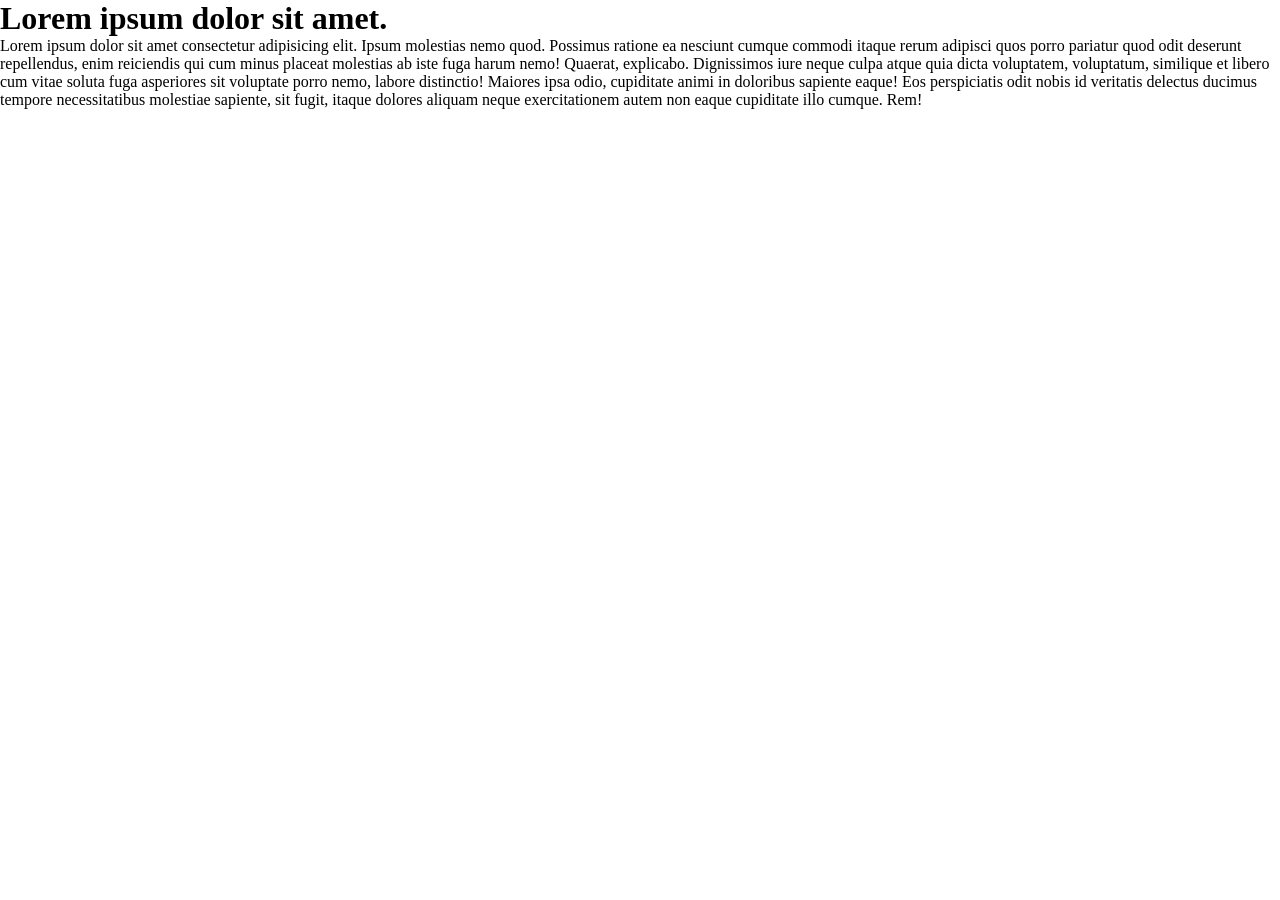
==== index.html @ 440be6c8 "Project Setup" ====
<!DOCTYPE html>
<html lang="en">
<head>
    <meta charset="UTF-8">
    <meta name="viewport" content="width=device-width, initial-scale=1.0">
    <title>Mythos</title>
    <link rel="stylesheet" href="index.css">
</head>
<body>
    <h1>Lorem ipsum dolor sit amet.</h1>
    <p>Lorem ipsum dolor sit amet consectetur adipisicing elit. Ipsum molestias nemo quod. Possimus ratione ea nesciunt cumque commodi itaque rerum adipisci quos porro pariatur quod odit deserunt repellendus, enim reiciendis qui cum minus placeat molestias ab iste fuga harum nemo! Quaerat, explicabo. Dignissimos iure neque culpa atque quia dicta voluptatem, voluptatum, similique et libero cum vitae soluta fuga asperiores sit voluptate porro nemo, labore distinctio! Maiores ipsa odio, cupiditate animi in doloribus sapiente eaque! Eos perspiciatis odit nobis id veritatis delectus ducimus tempore necessitatibus molestiae sapiente, sit fugit, itaque dolores aliquam neque exercitationem autem non eaque cupiditate illo cumque. Rem!</p>
    
    <script src="index.js"></script>
</body>
</html>
---- index.css ----
*, *::before, *::after {
    box-sizing: border-box;
}

*{
    margin: 0;
}

a{
    text-decoration: none;
}   

img, picture,svg{
    display: block;
    max-width: 100%;
}
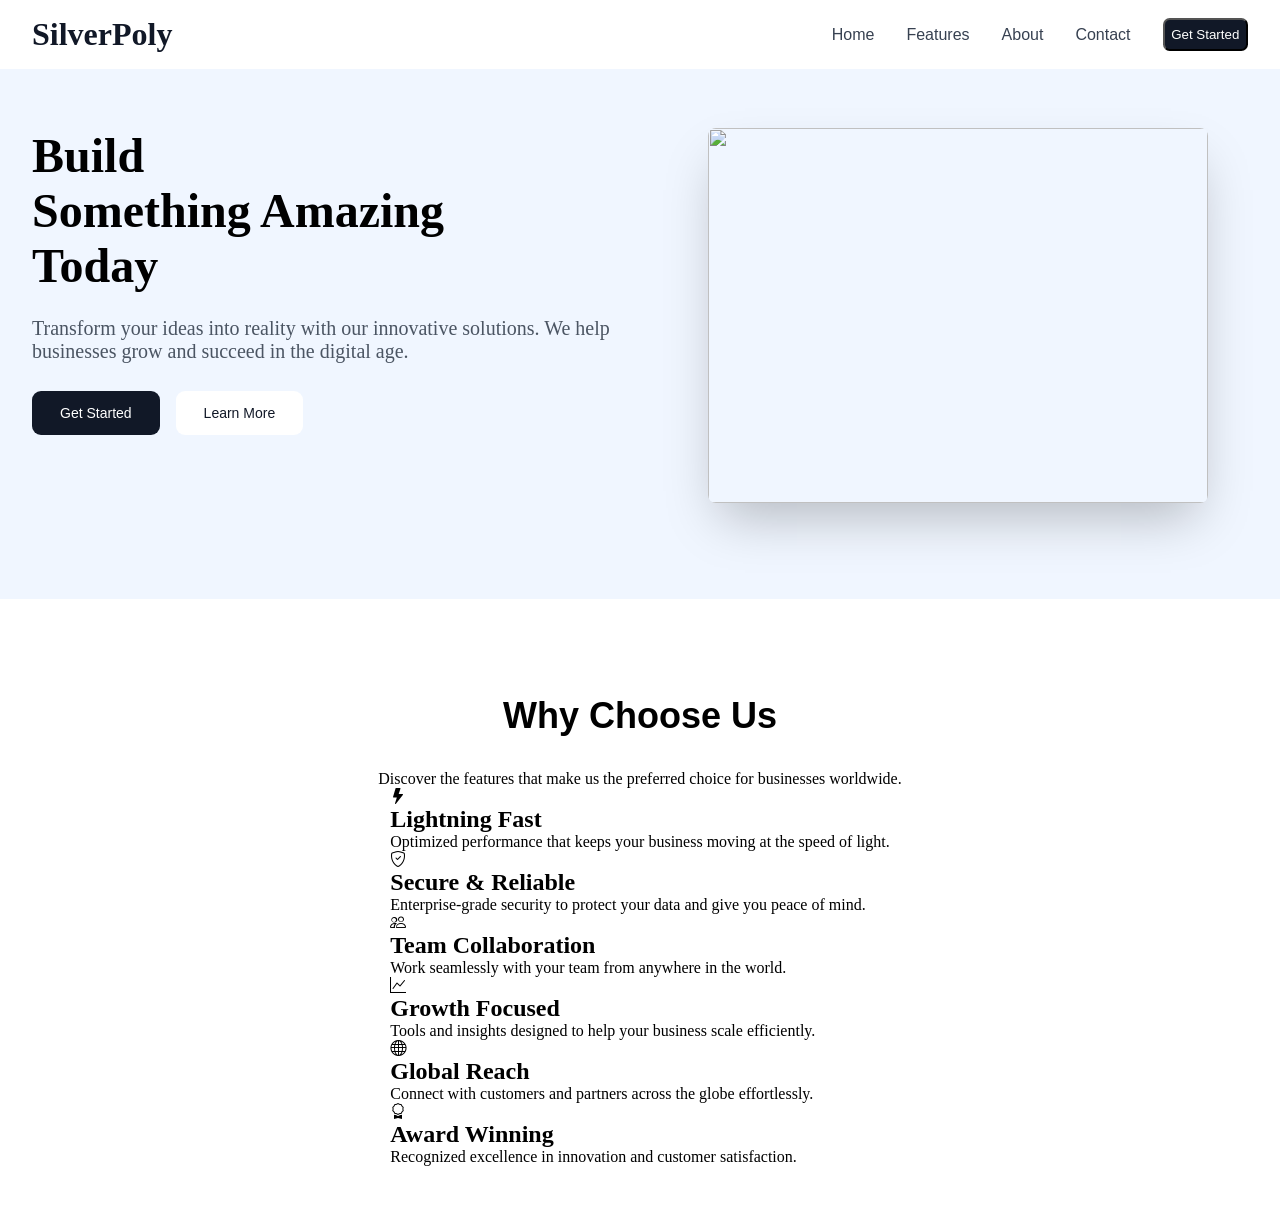
==== commit 11136801: "Add files via upload" ====
--- a/index.html
+++ b/index.html
@@ -1,15 +1,133 @@
-<!DOCTYPE html>
-<html lang="en">
-<head>
-    <meta charset="UTF-8">
-    <meta name="viewport" content="width=device-width, initial-scale=1.0">
-    <title>Mythos</title>
-    <link rel="stylesheet" href="index.css">
-</head>
-<body>
-    <h1>Lorem ipsum dolor sit amet.</h1>
-    <p>Lorem ipsum dolor sit amet consectetur adipisicing elit. Ipsum molestias nemo quod. Possimus ratione ea nesciunt cumque commodi itaque rerum adipisci quos porro pariatur quod odit deserunt repellendus, enim reiciendis qui cum minus placeat molestias ab iste fuga harum nemo! Quaerat, explicabo. Dignissimos iure neque culpa atque quia dicta voluptatem, voluptatum, similique et libero cum vitae soluta fuga asperiores sit voluptate porro nemo, labore distinctio! Maiores ipsa odio, cupiditate animi in doloribus sapiente eaque! Eos perspiciatis odit nobis id veritatis delectus ducimus tempore necessitatibus molestiae sapiente, sit fugit, itaque dolores aliquam neque exercitationem autem non eaque cupiditate illo cumque. Rem!</p>
-    
-    <script src="index.js"></script>
-</body>
-</html>+<!doctype html>
+<html lang="en">
+  <head>
+    <meta charset="UTF-8" />
+    <meta name="viewport" content="width=device-width, initial-scale=1.0" />
+    <title>Document</title>
+    <link rel="stylesheet" href="index.css" />
+  </head>
+  <body>
+    <div class="main-container">
+      <!-- navbar part -->
+      <div class="navbar">
+        <h1>SilverPoly</h1>
+
+        <div class="feature">
+          <a>Home</a>
+          <a>Features</a>
+          <a>About</a>
+          <a>Contact</a>
+          <button>Get Started</button>
+        </div>
+
+        <div class="hidden">
+          <i class="bi bi-list"></i>
+        </div>
+      </div>
+
+      <div class="main-content">
+        <div class="content-part">
+          <h1>
+            <span>Build</span>
+            <span> Something Amazing</span>
+            <span> Today</span>
+          </h1>
+
+          <p>
+            Transform your ideas into reality with our innovative solutions. We
+            help businesses grow and succeed in the digital age.
+          </p>
+
+          <div class="buttondiv">
+            <button class="btne">Get Started</button>
+            <button class="btnw">Learn More</button>
+          </div>
+        </div>
+
+        <div class="imagediv">
+          <img
+            src="https://images.unsplash.com/photo-1748346918817-0b1b6b2f9bab?crop=entropy&cs=tinysrgb&fit=max&fm=jpg&ixid=M3w3Nzg4Nzd8MHwxfHNlYXJjaHwxfHxtb2Rlcm4lMjBvZmZpY2UlMjB0ZWFtd29ya3xlbnwxfHx8fDE3NzQ2ODU0MTV8MA&ixlib=rb-4.1.0&q=80&w=1080"
+          />
+        </div>
+      </div>
+
+
+      
+      <!-- Why Choose Us -->
+      <div class="why-choiceu">
+        <h2 class="choose">Why Choose Us</h2>
+        <p>
+          Discover the features that make us the preferred choice for businesses
+          worldwide.
+        </p>
+
+        <div class="for-all-featu">
+          <div class="itfeature">
+            <div class="lighting-fast">
+              <i class="bi bi-lightning-fill"></i>
+            </div>
+            <h2>Lightning Fast</h2>
+            <div class="wordpart">
+              Optimized performance that keeps your business moving at the speed
+              of light.
+            </div>
+          </div>
+
+          <div class="itfeature">
+            <div class="lighting-fast">
+              <i class="bi bi-shield-check"></i>
+            </div>
+            <h2>Secure & Reliable</h2>
+            <div class="wordpart">
+              Enterprise-grade security to protect your data and give you peace
+              of mind.
+            </div>
+          </div>
+
+          <div class="itfeature">
+            <div class="lighting-fast">
+              <i class="bi bi-people"></i>
+            </div>
+            <h2>Team Collaboration</h2>
+            <div class="wordpart">
+              Work seamlessly with your team from anywhere in the world.
+            </div>
+          </div>
+
+          <div class="itfeature">
+            <div class="lighting-fast">
+              <i class="bi bi-graph-up"></i>
+            </div>
+            <h2>Growth Focused</h2>
+            <div class="wordpart">
+              Tools and insights designed to help your business scale
+              efficiently.
+            </div>
+          </div>
+
+          <div class="itfeature">
+            <div class="lighting-fast">
+              <i class="bi bi-globe"></i>
+            </div>
+            <h2>Global Reach</h2>
+            <div class="wordpart">
+              Connect with customers and partners across the globe effortlessly.
+            </div>
+          </div>
+
+          <div class="itfeature">
+            <div class="lighting-fast">
+              <i class="bi bi-award"></i>
+            </div>
+            <h2>Award Winning</h2>
+            <div class="wordpart">
+              Recognized excellence in innovation and customer satisfaction.
+            </div>
+          </div>
+        </div>
+      </div>
+    </div>
+
+    <script src="index.js"></script>
+  </body>
+</html>
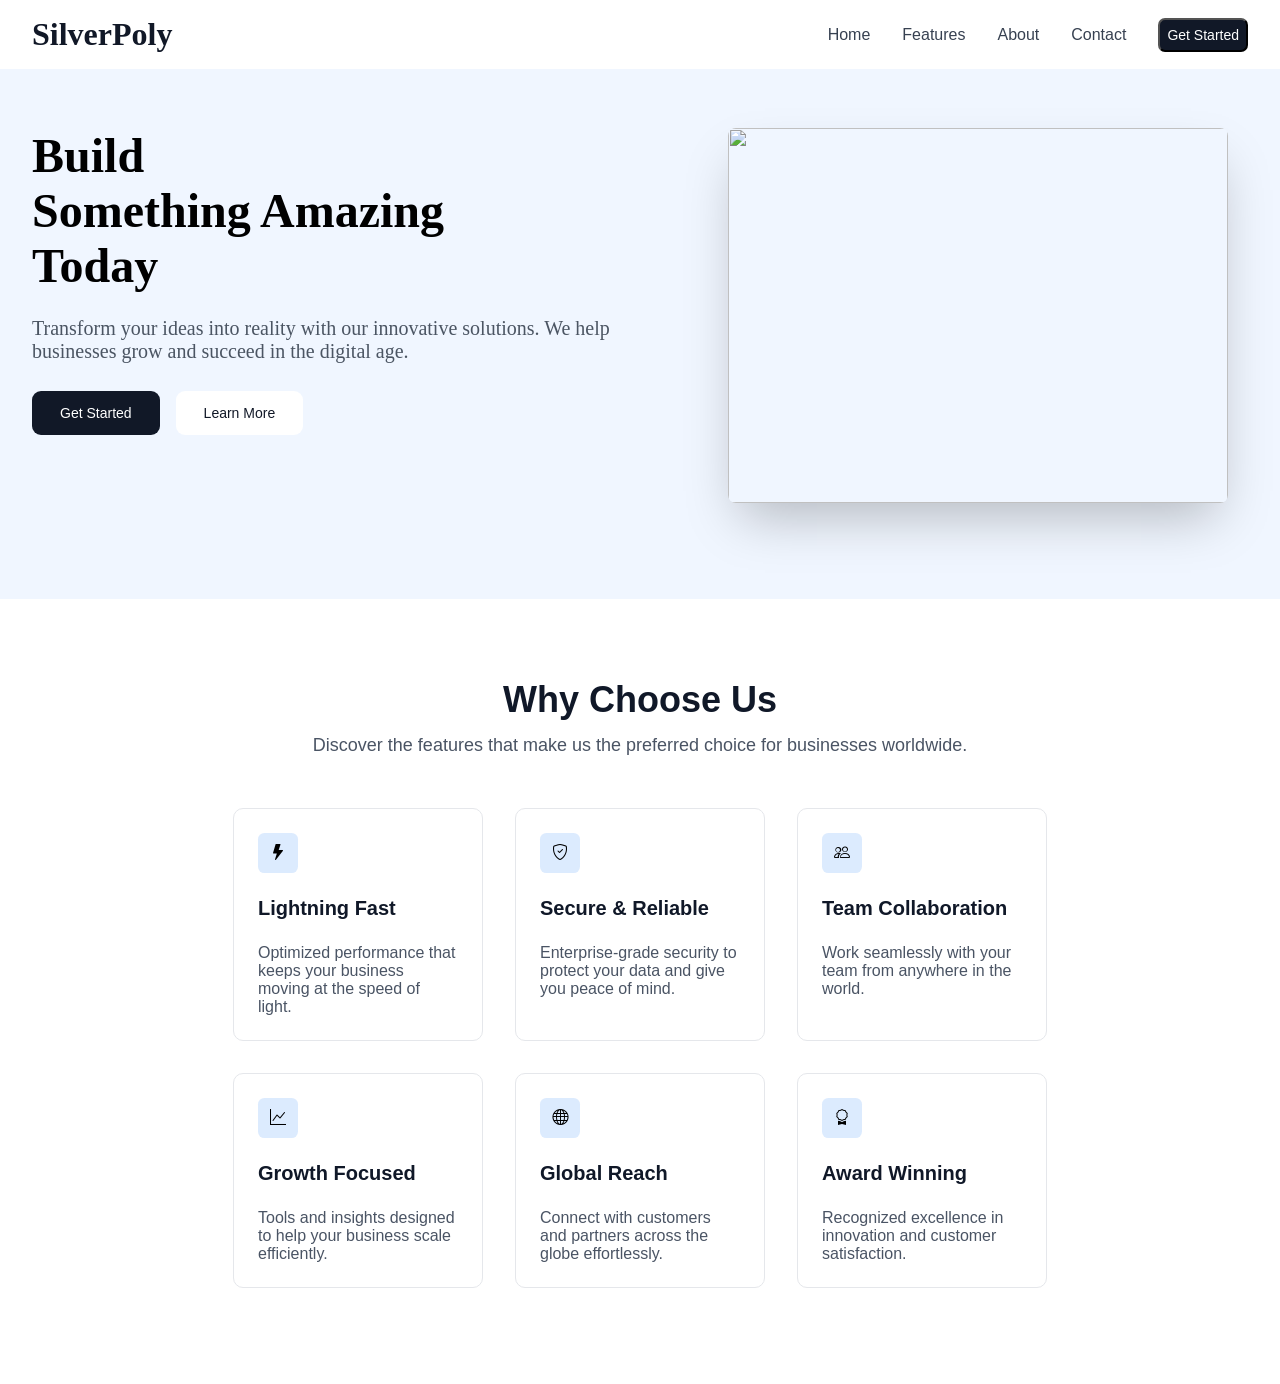
==== commit 8ad2309d: "Add files via upload" ====
--- a/index.html
+++ b/index.html
@@ -51,77 +51,78 @@
         </div>
       </div>
 
-
-      
       <!-- Why Choose Us -->
       <div class="why-choiceu">
-        <h2 class="choose">Why Choose Us</h2>
-        <p>
-          Discover the features that make us the preferred choice for businesses
-          worldwide.
-        </p>
+        <div class="second-contain">
+          <h2 class="choose">Why Choose Us</h2>
+          <p>
+            Discover the features that make us the preferred choice for
+            businesses worldwide.
+          </p>
 
-        <div class="for-all-featu">
-          <div class="itfeature">
-            <div class="lighting-fast">
-              <i class="bi bi-lightning-fill"></i>
+          <div class="for-all-featu">
+            <div class="itfeature">
+              <div class="lighting-fast">
+                <i class="bi bi-lightning-fill"></i>
+              </div>
+              <h2>Lightning Fast</h2>
+              <div class="wordpart">
+                Optimized performance that keeps your business moving at the
+                speed of light.
+              </div>
             </div>
-            <h2>Lightning Fast</h2>
-            <div class="wordpart">
-              Optimized performance that keeps your business moving at the speed
-              of light.
+
+            <div class="itfeature">
+              <div class="lighting-fast">
+                <i class="bi bi-shield-check"></i>
+              </div>
+              <h2>Secure & Reliable</h2>
+              <div class="wordpart">
+                Enterprise-grade security to protect your data and give you
+                peace of mind.
+              </div>
             </div>
-          </div>
 
-          <div class="itfeature">
-            <div class="lighting-fast">
-              <i class="bi bi-shield-check"></i>
+            <div class="itfeature">
+              <div class="lighting-fast">
+                <i class="bi bi-people"></i>
+              </div>
+              <h2>Team Collaboration</h2>
+              <div class="wordpart">
+                Work seamlessly with your team from anywhere in the world.
+              </div>
             </div>
-            <h2>Secure & Reliable</h2>
-            <div class="wordpart">
-              Enterprise-grade security to protect your data and give you peace
-              of mind.
+
+            <div class="itfeature">
+              <div class="lighting-fast">
+                <i class="bi bi-graph-up"></i>
+              </div>
+              <h2>Growth Focused</h2>
+              <div class="wordpart">
+                Tools and insights designed to help your business scale
+                efficiently.
+              </div>
             </div>
-          </div>
 
-          <div class="itfeature">
-            <div class="lighting-fast">
-              <i class="bi bi-people"></i>
+            <div class="itfeature">
+              <div class="lighting-fast">
+                <i class="bi bi-globe"></i>
+              </div>
+              <h2>Global Reach</h2>
+              <div class="wordpart">
+                Connect with customers and partners across the globe
+                effortlessly.
+              </div>
             </div>
-            <h2>Team Collaboration</h2>
-            <div class="wordpart">
-              Work seamlessly with your team from anywhere in the world.
-            </div>
-          </div>
 
-          <div class="itfeature">
-            <div class="lighting-fast">
-              <i class="bi bi-graph-up"></i>
-            </div>
-            <h2>Growth Focused</h2>
-            <div class="wordpart">
-              Tools and insights designed to help your business scale
-              efficiently.
-            </div>
-          </div>
-
-          <div class="itfeature">
-            <div class="lighting-fast">
-              <i class="bi bi-globe"></i>
-            </div>
-            <h2>Global Reach</h2>
-            <div class="wordpart">
-              Connect with customers and partners across the globe effortlessly.
-            </div>
-          </div>
-
-          <div class="itfeature">
-            <div class="lighting-fast">
-              <i class="bi bi-award"></i>
-            </div>
-            <h2>Award Winning</h2>
-            <div class="wordpart">
-              Recognized excellence in innovation and customer satisfaction.
+            <div class="itfeature">
+              <div class="lighting-fast">
+                <i class="bi bi-award"></i>
+              </div>
+              <h2>Award Winning</h2>
+              <div class="wordpart">
+                Recognized excellence in innovation and customer satisfaction.
+              </div>
             </div>
           </div>
         </div>
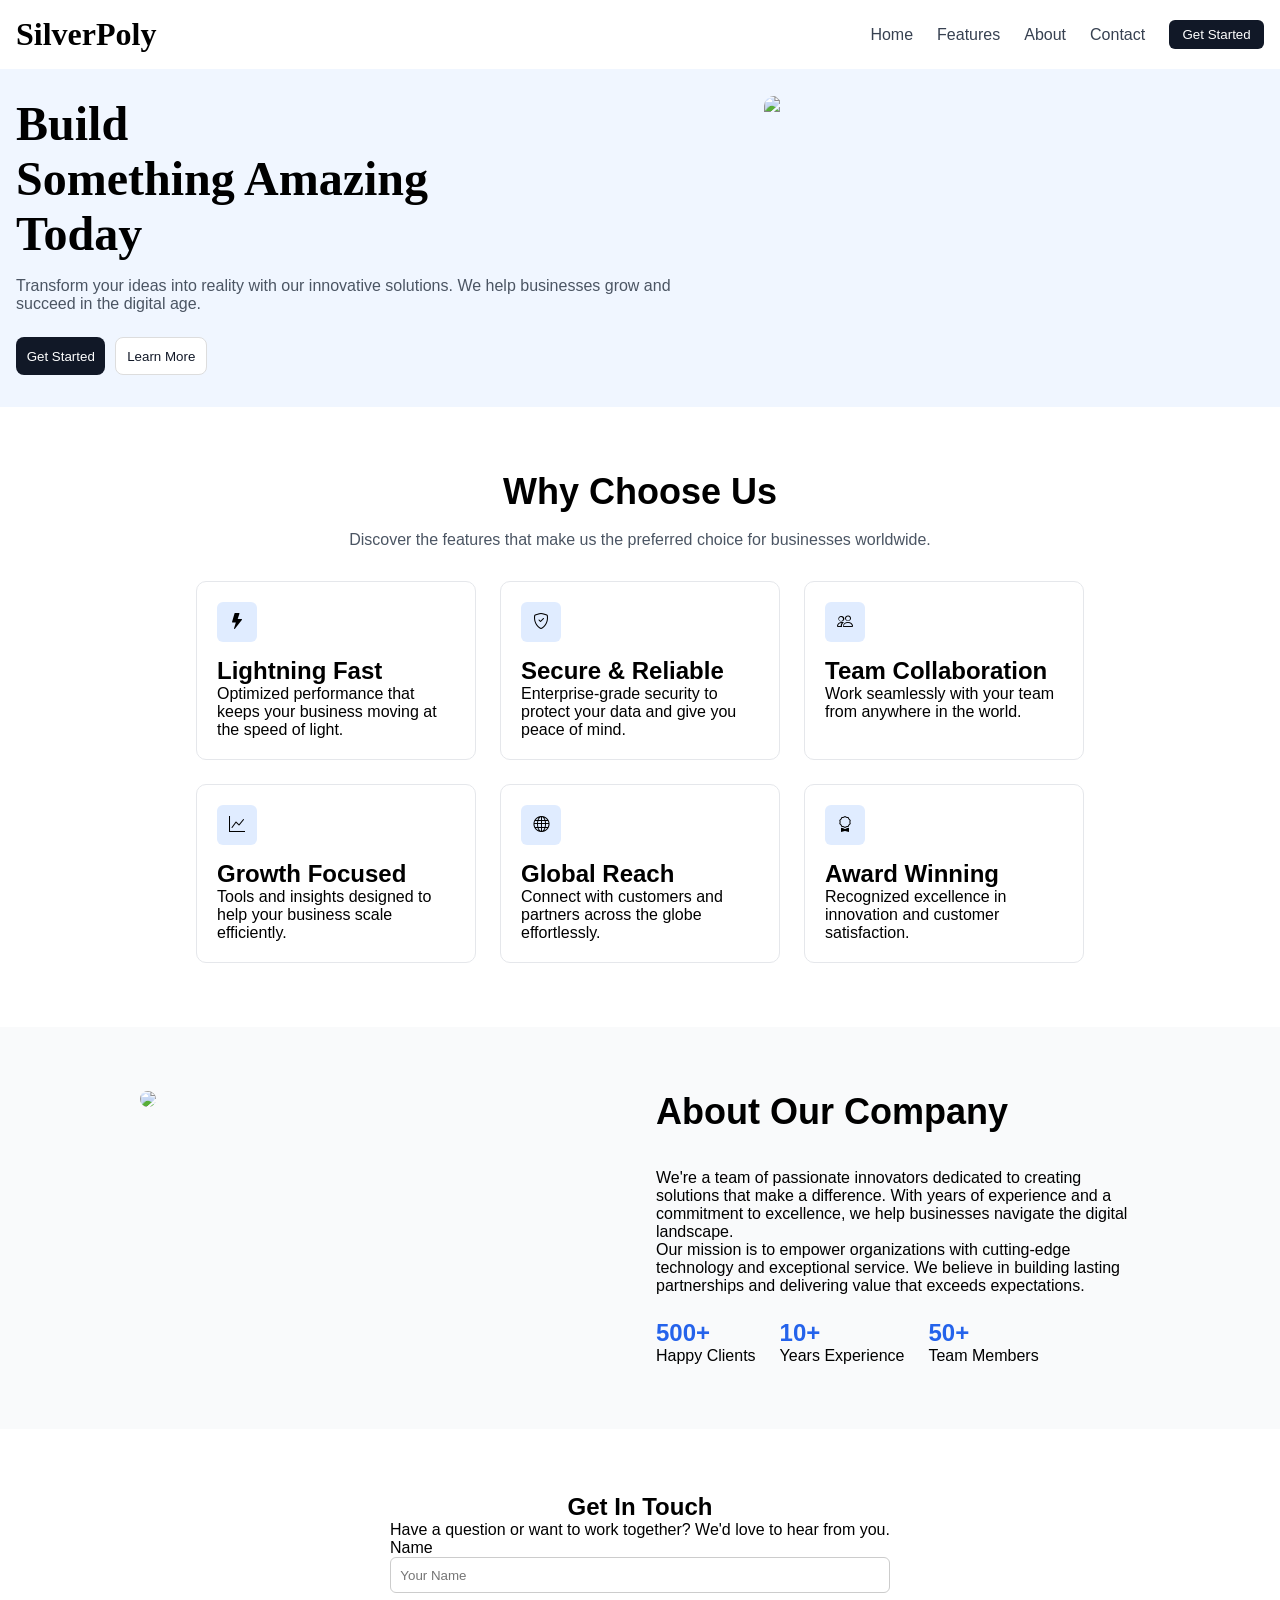
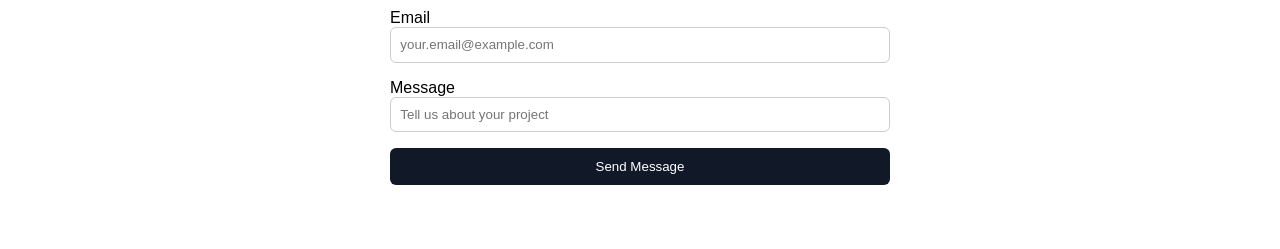
==== commit fe57d152: "Add files via upload" ====
--- a/index.html
+++ b/index.html
@@ -3,8 +3,8 @@
   <head>
     <meta charset="UTF-8" />
     <meta name="viewport" content="width=device-width, initial-scale=1.0" />
-    <title>Document</title>
-    <link rel="stylesheet" href="index.css" />
+    <title>SilverPoly</title>
+    <link rel="stylesheet" href="style.css" >
   </head>
   <body>
     <div class="main-container">
@@ -28,9 +28,9 @@
       <div class="main-content">
         <div class="content-part">
           <h1>
-            <span>Build</span>
-            <span> Something Amazing</span>
-            <span> Today</span>
+            <span class="text">Build</span>
+            <span class="text"> Something Amazing</span>
+            <span class="text"> Today</span>
           </h1>
 
           <p>
@@ -127,8 +127,85 @@
           </div>
         </div>
       </div>
+
+      <!-- About the company -->
+      <div class="about-container">
+        <div class="text-image">
+          <div class="image-own">
+            <img
+              class="immg"
+              src="https://images.unsplash.com/photo-1600711416054-ef1cfc2c1dba?crop=entropy&cs=tinysrgb&fit=max&fm=jpg&ixid=M3w3Nzg4Nzd8MHwxfHNlYXJjaHwxfHx0ZWNoJTIwaW5ub3ZhdGlvbiUyMGZ1dHVyZXxlbnwxfHx8fDE3NzQ3MTA3Mzd8MA&ixlib=rb-4.1.0&q=80&w=1080"
+            />
+          </div>
+
+          <div class="text-side">
+            <h1>About Our Company</h1>
+            <p>
+              We're a team of passionate innovators dedicated to creating
+              solutions that make a difference. With years of experience and a
+              commitment to excellence, we help businesses navigate the digital
+              landscape.
+            </p>
+            <p>
+              Our mission is to empower organizations with cutting-edge
+              technology and exceptional service. We believe in building lasting
+              partnerships and delivering value that exceeds expectations.
+            </p>
+
+            <div class="member-side">
+              <div class="first-one">
+                <div class="num">500+</div>
+                <div class="clients">Happy Clients</div>
+              </div>
+
+              <div class="first-one">
+                <div class="num">10+</div>
+                <div class="clients">Years Experience</div>
+              </div>
+
+              <div class="first-one">
+                <div class="num">50+</div>
+                <div class="clients">Team Members</div>
+              </div>
+            </div>
+          </div>
+        </div>
+      </div>
+
+      <!-- Contant -->
+
+      <div class="contact-part">
+        <div class="mimi-part">
+          <div class="get-in">
+            <h2>Get In Touch</h2>
+            <p>
+              Have a question or want to work together? We'd love to hear from
+              you.
+            </p>
+          </div>
+
+          <div class="input-part">
+            <div class="label">
+              <label>Name</label>
+              <input type="text" placeholder="Your Name" />
+            </div>
+
+            <div class="label">
+              <label>Email</label>
+              <input type="email" placeholder="your.email@example.com" />
+            </div>
+
+            <div class="label" id="mess">
+              <label>Message</label>
+              <input type="text" placeholder="Tell us about your project" />
+            </div>
+
+            <button class="send-mess">Send Message</button>
+          </div>
+        </div>
+      </div>
     </div>
 
-    <script src="index.js"></script>
+    <script src="script.js"></script>
   </body>
 </html>
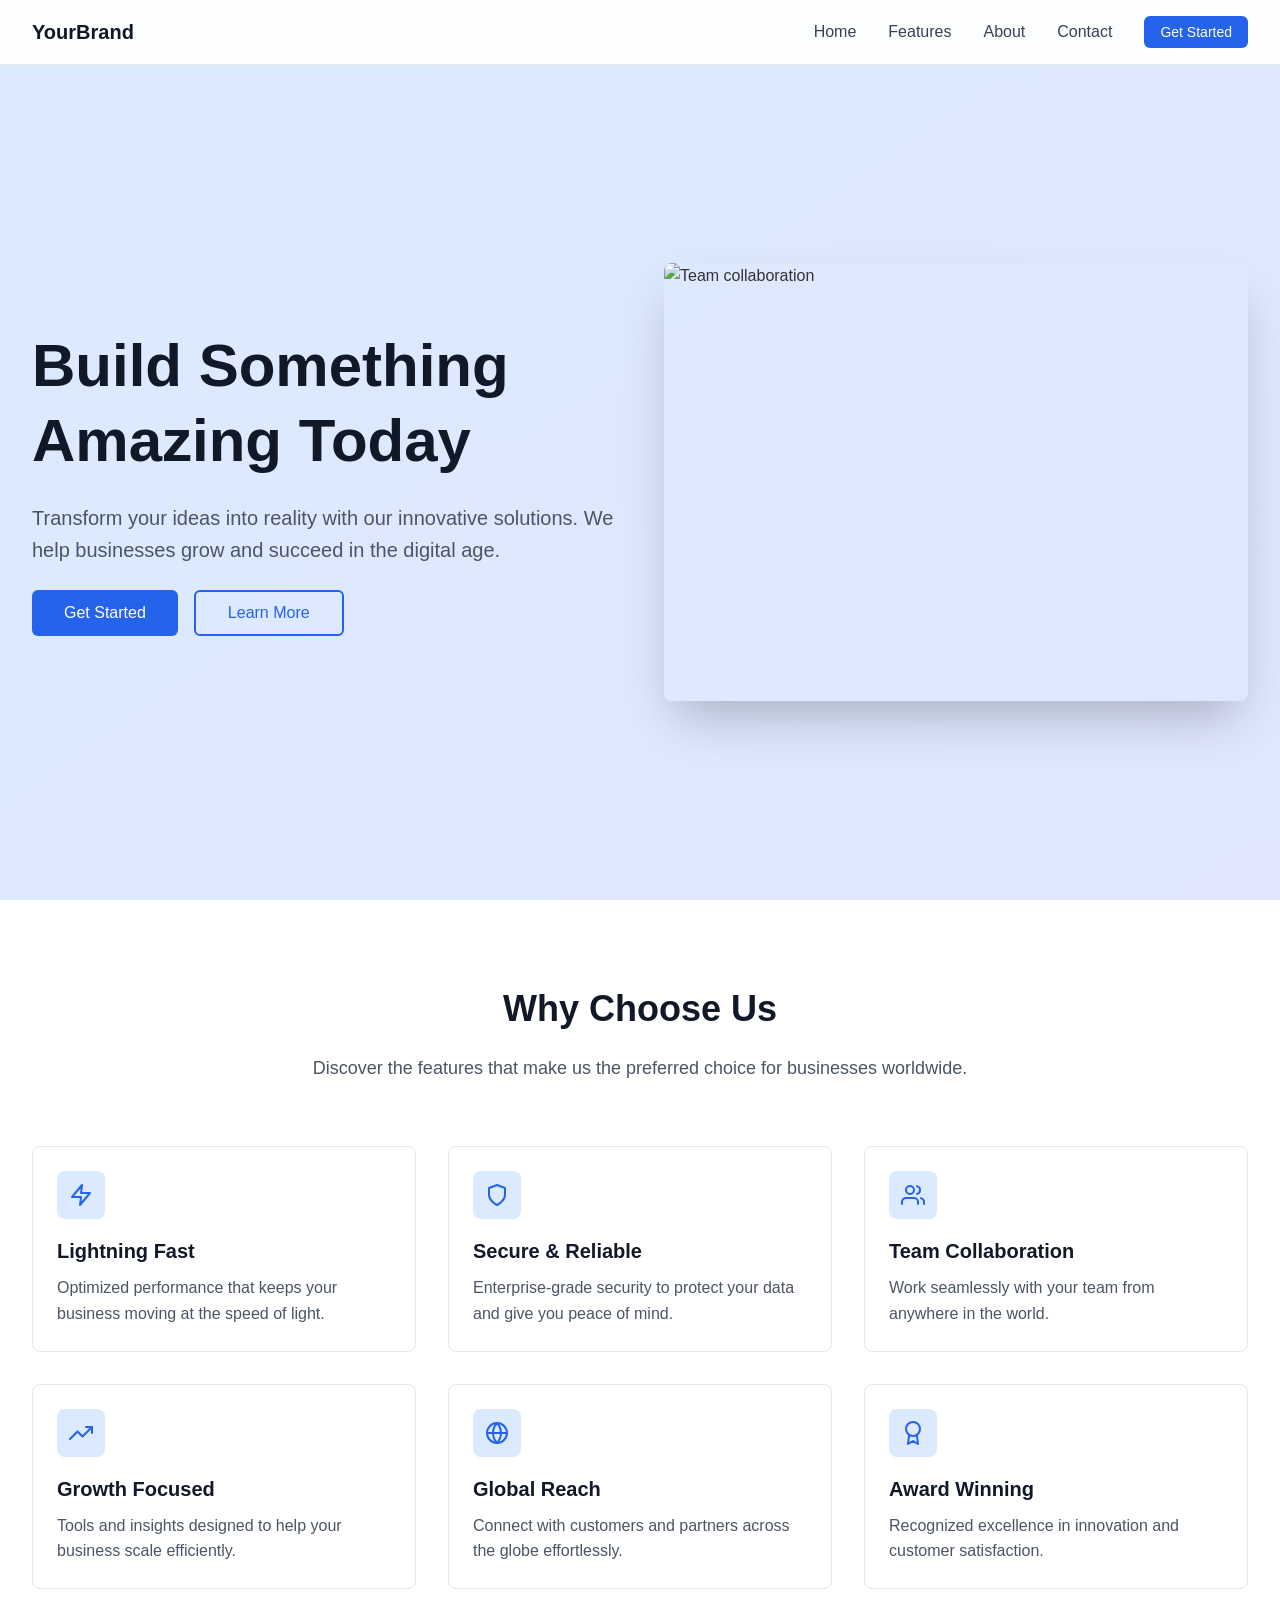
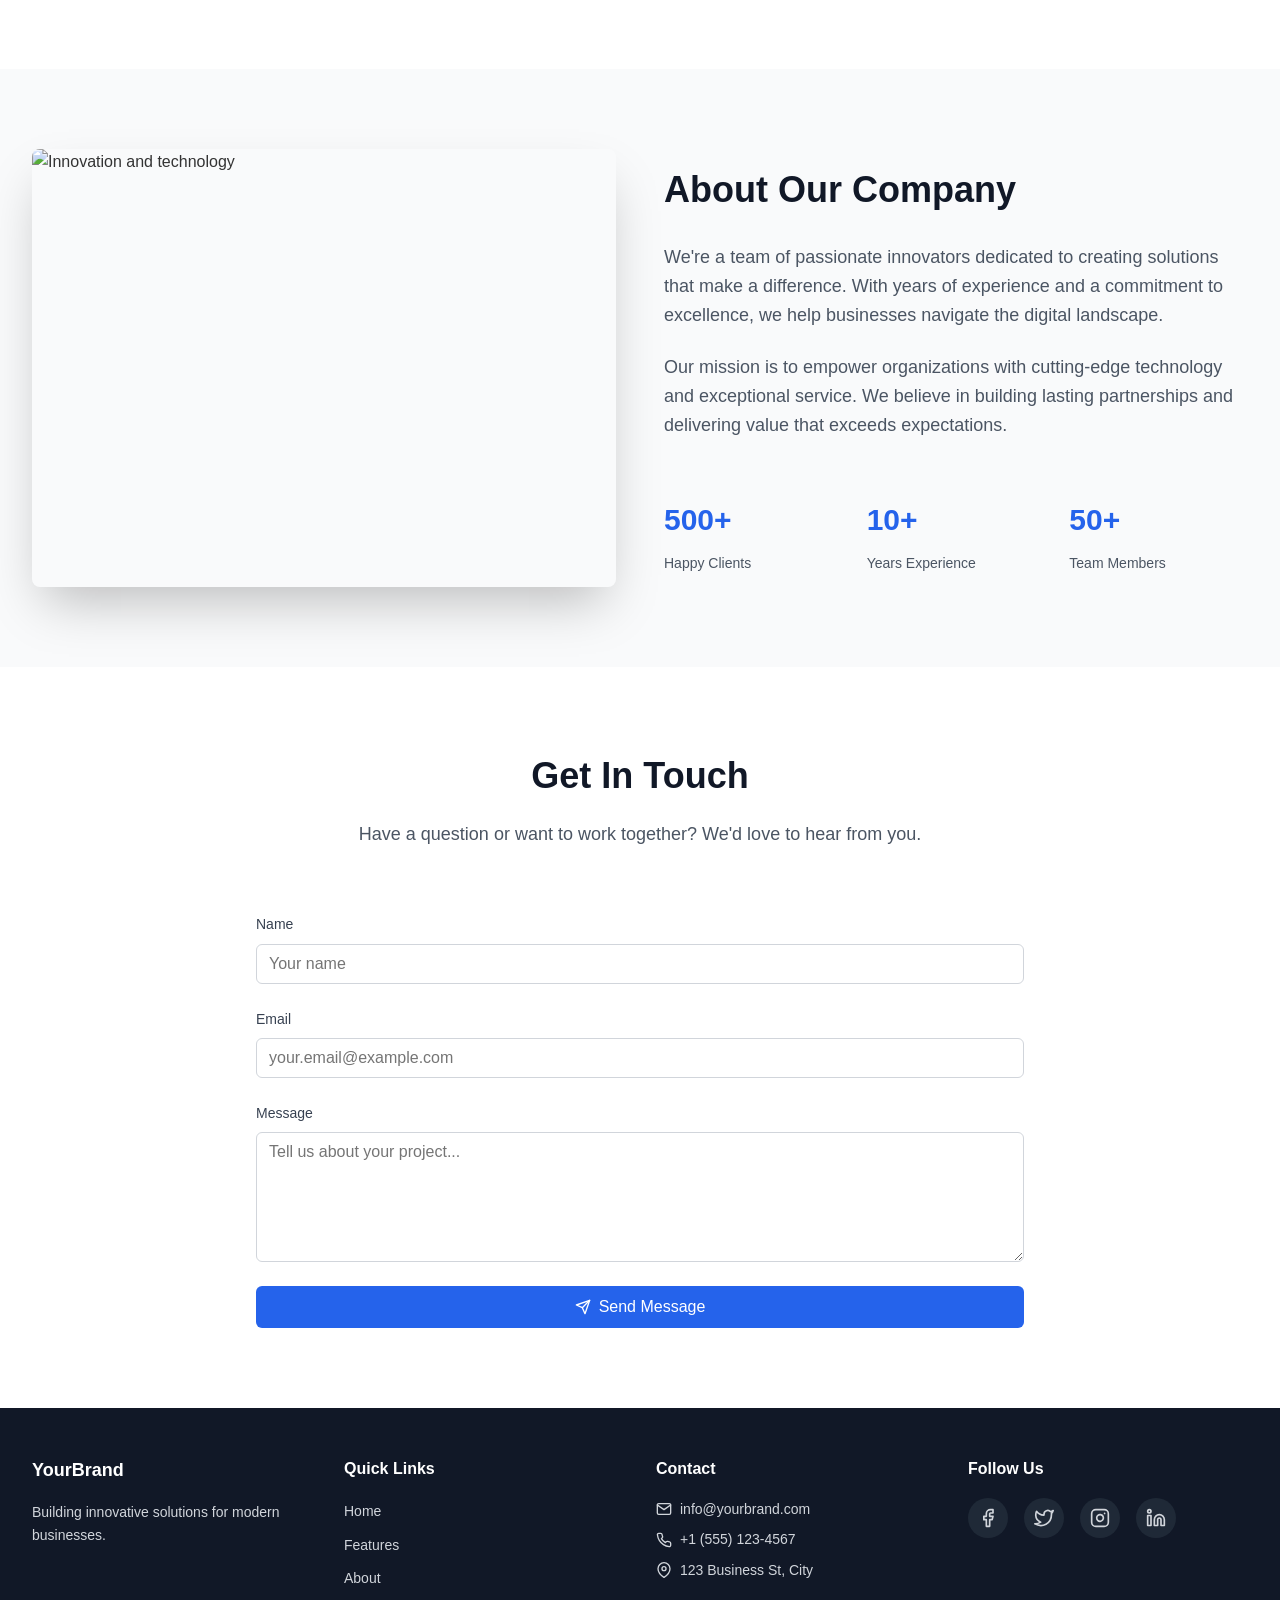
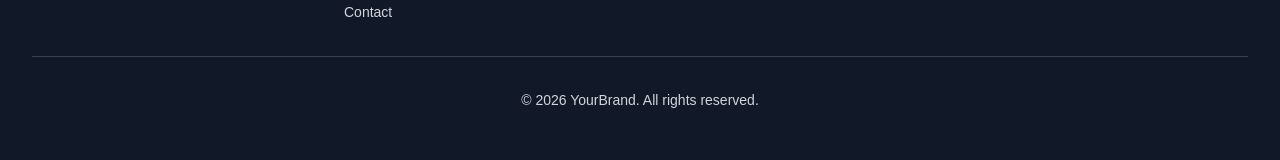
==== commit e446f4c4: "Add files via upload" ====
--- a/index.html
+++ b/index.html
@@ -1,211 +1,348 @@
-<!doctype html>
+<!DOCTYPE html>
 <html lang="en">
-  <head>
-    <meta charset="UTF-8" />
-    <meta name="viewport" content="width=device-width, initial-scale=1.0" />
-    <title>SilverPoly</title>
-    <link rel="stylesheet" href="style.css" >
-  </head>
-  <body>
-    <div class="main-container">
-      <!-- navbar part -->
-      <div class="navbar">
-        <h1>SilverPoly</h1>
-
-        <div class="feature">
-          <a>Home</a>
-          <a>Features</a>
-          <a>About</a>
-          <a>Contact</a>
-          <button>Get Started</button>
+<head>
+    <meta charset="UTF-8">
+    <meta name="viewport" content="width=device-width, initial-scale=1.0">
+    <title>YourBrand - Build Something Amazing</title>
+    <link rel="stylesheet" href="style.css">
+</head>
+<body>
+    <!-- Header -->
+    <header id="header">
+        <div class="container">
+            <div class="header-content">
+                <div class="logo">
+                    <h1>YourBrand</h1>
+                </div>
+
+                <!-- Desktop Navigation -->
+                <nav class="nav-desktop">
+                    <button onclick="scrollToSection('home')" class="nav-link">Home</button>
+                    <button onclick="scrollToSection('features')" class="nav-link">Features</button>
+                    <button onclick="scrollToSection('about')" class="nav-link">About</button>
+                    <button onclick="scrollToSection('contact')" class="nav-link">Contact</button>
+                    <button class="btn btn-primary btn-sm">Get Started</button>
+                </nav>
+
+                <!-- Mobile Menu Button -->
+                <button class="mobile-menu-btn" onclick="toggleMobileMenu()" aria-label="Toggle menu">
+                    <svg id="menu-icon" xmlns="http://www.w3.org/2000/svg" width="24" height="24" viewBox="0 0 24 24" fill="none" stroke="currentColor" stroke-width="2" stroke-linecap="round" stroke-linejoin="round">
+                        <line x1="3" y1="12" x2="21" y2="12"></line>
+                        <line x1="3" y1="6" x2="21" y2="6"></line>
+                        <line x1="3" y1="18" x2="21" y2="18"></line>
+                    </svg>
+                    <svg id="close-icon" style="display: none;" xmlns="http://www.w3.org/2000/svg" width="24" height="24" viewBox="0 0 24 24" fill="none" stroke="currentColor" stroke-width="2" stroke-linecap="round" stroke-linejoin="round">
+                        <line x1="18" y1="6" x2="6" y2="18"></line>
+                        <line x1="6" y1="6" x2="18" y2="18"></line>
+                    </svg>
+                </button>
+            </div>
+
+            <!-- Mobile Navigation -->
+            <nav id="mobile-nav" class="nav-mobile">
+                <button onclick="scrollToSection('home')" class="nav-link-mobile">Home</button>
+                <button onclick="scrollToSection('features')" class="nav-link-mobile">Features</button>
+                <button onclick="scrollToSection('about')" class="nav-link-mobile">About</button>
+                <button onclick="scrollToSection('contact')" class="nav-link-mobile">Contact</button>
+                <button class="btn btn-primary btn-sm btn-full">Get Started</button>
+            </nav>
         </div>
-
-        <div class="hidden">
-          <i class="bi bi-list"></i>
+    </header>
+
+    <main>
+        <!-- Hero Section -->
+        <section id="home" class="hero-section">
+            <div class="container">
+                <div class="hero-grid">
+                    <!-- Text Content -->
+                    <div class="hero-text">
+                        <h1 class="hero-heading">Build Something Amazing Today</h1>
+                        <p class="hero-paragraph">
+                            Transform your ideas into reality with our innovative solutions. 
+                            We help businesses grow and succeed in the digital age.
+                        </p>
+                        <div class="hero-buttons">
+                            <button class="btn btn-primary btn-lg" onclick="scrollToSection('contact')">Get Started</button>
+                            <button class="btn btn-outline btn-lg" onclick="scrollToSection('about')">Learn More</button>
+                        </div>
+                    </div>
+
+                    <!-- Hero Image -->
+                    <div class="hero-image-container">
+                        <div class="image-wrapper">
+                            <img src="https://images.unsplash.com/photo-1748346918817-0b1b6b2f9bab?crop=entropy&cs=tinysrgb&fit=max&fm=jpg&ixid=M3w3Nzg4Nzd8MHwxfHNlYXJjaHwxfHxtb2Rlcm4lMjBvZmZpY2UlMjB0ZWFtd29ya3xlbnwxfHx8fDE3NzQ2ODU0MTV8MA&ixlib=rb-4.1.0&q=80&w=1080" 
+                                 alt="Team collaboration" 
+                                 class="hero-image">
+                        </div>
+                    </div>
+                </div>
+            </div>
+        </section>
+
+        <!-- Features Section -->
+        <section id="features" class="features-section">
+            <div class="container">
+                <div class="section-header">
+                    <h2 class="section-title">Why Choose Us</h2>
+                    <p class="section-description">
+                        Discover the features that make us the preferred choice for businesses worldwide.
+                    </p>
+                </div>
+
+                <div class="features-grid">
+                    <!-- Feature 1: Lightning Fast -->
+                    <div class="feature-card">
+                        <div class="icon-container">
+                            <svg xmlns="http://www.w3.org/2000/svg" width="24" height="24" viewBox="0 0 24 24" fill="none" stroke="currentColor" stroke-width="2" stroke-linecap="round" stroke-linejoin="round">
+                                <polygon points="13 2 3 14 12 14 11 22 21 10 12 10 13 2"></polygon>
+                            </svg>
+                        </div>
+                        <h3 class="feature-title">Lightning Fast</h3>
+                        <p class="feature-description">Optimized performance that keeps your business moving at the speed of light.</p>
+                    </div>
+
+                    <!-- Feature 2: Secure & Reliable -->
+                    <div class="feature-card">
+                        <div class="icon-container">
+                            <svg xmlns="http://www.w3.org/2000/svg" width="24" height="24" viewBox="0 0 24 24" fill="none" stroke="currentColor" stroke-width="2" stroke-linecap="round" stroke-linejoin="round">
+                                <path d="M12 22s8-4 8-10V5l-8-3-8 3v7c0 6 8 10 8 10z"></path>
+                            </svg>
+                        </div>
+                        <h3 class="feature-title">Secure & Reliable</h3>
+                        <p class="feature-description">Enterprise-grade security to protect your data and give you peace of mind.</p>
+                    </div>
+
+                    <!-- Feature 3: Team Collaboration -->
+                    <div class="feature-card">
+                        <div class="icon-container">
+                            <svg xmlns="http://www.w3.org/2000/svg" width="24" height="24" viewBox="0 0 24 24" fill="none" stroke="currentColor" stroke-width="2" stroke-linecap="round" stroke-linejoin="round">
+                                <path d="M17 21v-2a4 4 0 0 0-4-4H5a4 4 0 0 0-4 4v2"></path>
+                                <circle cx="9" cy="7" r="4"></circle>
+                                <path d="M23 21v-2a4 4 0 0 0-3-3.87"></path>
+                                <path d="M16 3.13a4 4 0 0 1 0 7.75"></path>
+                            </svg>
+                        </div>
+                        <h3 class="feature-title">Team Collaboration</h3>
+                        <p class="feature-description">Work seamlessly with your team from anywhere in the world.</p>
+                    </div>
+
+                    <!-- Feature 4: Growth Focused -->
+                    <div class="feature-card">
+                        <div class="icon-container">
+                            <svg xmlns="http://www.w3.org/2000/svg" width="24" height="24" viewBox="0 0 24 24" fill="none" stroke="currentColor" stroke-width="2" stroke-linecap="round" stroke-linejoin="round">
+                                <polyline points="23 6 13.5 15.5 8.5 10.5 1 18"></polyline>
+                                <polyline points="17 6 23 6 23 12"></polyline>
+                            </svg>
+                        </div>
+                        <h3 class="feature-title">Growth Focused</h3>
+                        <p class="feature-description">Tools and insights designed to help your business scale efficiently.</p>
+                    </div>
+
+                    <!-- Feature 5: Global Reach -->
+                    <div class="feature-card">
+                        <div class="icon-container">
+                            <svg xmlns="http://www.w3.org/2000/svg" width="24" height="24" viewBox="0 0 24 24" fill="none" stroke="currentColor" stroke-width="2" stroke-linecap="round" stroke-linejoin="round">
+                                <circle cx="12" cy="12" r="10"></circle>
+                                <line x1="2" y1="12" x2="22" y2="12"></line>
+                                <path d="M12 2a15.3 15.3 0 0 1 4 10 15.3 15.3 0 0 1-4 10 15.3 15.3 0 0 1-4-10 15.3 15.3 0 0 1 4-10z"></path>
+                            </svg>
+                        </div>
+                        <h3 class="feature-title">Global Reach</h3>
+                        <p class="feature-description">Connect with customers and partners across the globe effortlessly.</p>
+                    </div>
+
+                    <!-- Feature 6: Award Winning -->
+                    <div class="feature-card">
+                        <div class="icon-container">
+                            <svg xmlns="http://www.w3.org/2000/svg" width="24" height="24" viewBox="0 0 24 24" fill="none" stroke="currentColor" stroke-width="2" stroke-linecap="round" stroke-linejoin="round">
+                                <circle cx="12" cy="8" r="7"></circle>
+                                <polyline points="8.21 13.89 7 23 12 20 17 23 15.79 13.88"></polyline>
+                            </svg>
+                        </div>
+                        <h3 class="feature-title">Award Winning</h3>
+                        <p class="feature-description">Recognized excellence in innovation and customer satisfaction.</p>
+                    </div>
+                </div>
+            </div>
+        </section>
+
+        <!-- About Section -->
+        <section id="about" class="about-section">
+            <div class="container">
+                <div class="about-grid">
+                    <!-- Image -->
+                    <div class="about-image-container">
+                        <div class="image-wrapper">
+                            <img src="https://images.unsplash.com/photo-1600711416054-ef1cfc2c1dba?crop=entropy&cs=tinysrgb&fit=max&fm=jpg&ixid=M3w3Nzg4Nzd8MHwxfHNlYXJjaHwxfHx0ZWNoJTIwaW5ub3ZhdGlvbiUyMGZ1dHVyZXxlbnwxfHx8fDE3NzQ3MTA3Mzd8MA&ixlib=rb-4.1.0&q=80&w=1080" 
+                                 alt="Innovation and technology"
+                                 class="about-image">
+                        </div>
+                    </div>
+
+                    <!-- Content -->
+                    <div class="about-content">
+                        <h2 class="about-title">About Our Company</h2>
+                        <p class="about-text">
+                            We're a team of passionate innovators dedicated to creating 
+                            solutions that make a difference. With years of experience and 
+                            a commitment to excellence, we help businesses navigate the 
+                            digital landscape.
+                        </p>
+                        <p class="about-text">
+                            Our mission is to empower organizations with cutting-edge 
+                            technology and exceptional service. We believe in building 
+                            lasting partnerships and delivering value that exceeds expectations.
+                        </p>
+
+                        <div class="stats-grid">
+                            <div class="stat">
+                                <div class="stat-number">500+</div>
+                                <div class="stat-label">Happy Clients</div>
+                            </div>
+                            <div class="stat">
+                                <div class="stat-number">10+</div>
+                                <div class="stat-label">Years Experience</div>
+                            </div>
+                            <div class="stat">
+                                <div class="stat-number">50+</div>
+                                <div class="stat-label">Team Members</div>
+                            </div>
+                        </div>
+                    </div>
+                </div>
+            </div>
+        </section>
+
+        <!-- Contact Section -->
+        <section id="contact" class="contact-section">
+            <div class="container">
+                <div class="contact-wrapper">
+                    <div class="section-header">
+                        <h2 class="section-title">Get In Touch</h2>
+                        <p class="section-description">
+                            Have a question or want to work together? We'd love to hear from you.
+                        </p>
+                    </div>
+
+                    <form id="contact-form" class="contact-form">
+                        <div class="form-group">
+                            <label for="name" class="form-label">Name</label>
+                            <input type="text" id="name" name="name" class="form-input" placeholder="Your name" required>
+                        </div>
+
+                        <div class="form-group">
+                            <label for="email" class="form-label">Email</label>
+                            <input type="email" id="email" name="email" class="form-input" placeholder="your.email@example.com" required>
+                        </div>
+
+                        <div class="form-group">
+                            <label for="message" class="form-label">Message</label>
+                            <textarea id="message" name="message" class="form-textarea" placeholder="Tell us about your project..." rows="6" required></textarea>
+                        </div>
+
+                        <button type="submit" class="btn btn-primary btn-lg btn-full">
+                            <svg xmlns="http://www.w3.org/2000/svg" width="16" height="16" viewBox="0 0 24 24" fill="none" stroke="currentColor" stroke-width="2" stroke-linecap="round" stroke-linejoin="round" style="margin-right: 8px;">
+                                <line x1="22" y1="2" x2="11" y2="13"></line>
+                                <polygon points="22 2 15 22 11 13 2 9 22 2"></polygon>
+                            </svg>
+                            Send Message
+                        </button>
+                    </form>
+                </div>
+            </div>
+        </section>
+    </main>
+
+    <!-- Footer -->
+    <footer class="footer">
+        <div class="container">
+            <div class="footer-grid">
+                <!-- Company Info -->
+                <div class="footer-column">
+                    <h3 class="footer-heading">YourBrand</h3>
+                    <p class="footer-text">
+                        Building innovative solutions for modern businesses.
+                    </p>
+                </div>
+
+                <!-- Quick Links -->
+                <div class="footer-column">
+                    <h4 class="footer-title">Quick Links</h4>
+                    <ul class="footer-links">
+                        <li><a href="#home" class="footer-link">Home</a></li>
+                        <li><a href="#features" class="footer-link">Features</a></li>
+                        <li><a href="#about" class="footer-link">About</a></li>
+                        <li><a href="#contact" class="footer-link">Contact</a></li>
+                    </ul>
+                </div>
+
+                <!-- Contact Info -->
+                <div class="footer-column">
+                    <h4 class="footer-title">Contact</h4>
+                    <ul class="footer-contact">
+                        <li class="footer-contact-item">
+                            <svg xmlns="http://www.w3.org/2000/svg" width="16" height="16" viewBox="0 0 24 24" fill="none" stroke="currentColor" stroke-width="2" stroke-linecap="round" stroke-linejoin="round">
+                                <path d="M4 4h16c1.1 0 2 .9 2 2v12c0 1.1-.9 2-2 2H4c-1.1 0-2-.9-2-2V6c0-1.1.9-2 2-2z"></path>
+                                <polyline points="22,6 12,13 2,6"></polyline>
+                            </svg>
+                            <span>info@yourbrand.com</span>
+                        </li>
+                        <li class="footer-contact-item">
+                            <svg xmlns="http://www.w3.org/2000/svg" width="16" height="16" viewBox="0 0 24 24" fill="none" stroke="currentColor" stroke-width="2" stroke-linecap="round" stroke-linejoin="round">
+                                <path d="M22 16.92v3a2 2 0 0 1-2.18 2 19.79 19.79 0 0 1-8.63-3.07 19.5 19.5 0 0 1-6-6 19.79 19.79 0 0 1-3.07-8.67A2 2 0 0 1 4.11 2h3a2 2 0 0 1 2 1.72 12.84 12.84 0 0 0 .7 2.81 2 2 0 0 1-.45 2.11L8.09 9.91a16 16 0 0 0 6 6l1.27-1.27a2 2 0 0 1 2.11-.45 12.84 12.84 0 0 0 2.81.7A2 2 0 0 1 22 16.92z"></path>
+                            </svg>
+                            <span>+1 (555) 123-4567</span>
+                        </li>
+                        <li class="footer-contact-item">
+                            <svg xmlns="http://www.w3.org/2000/svg" width="16" height="16" viewBox="0 0 24 24" fill="none" stroke="currentColor" stroke-width="2" stroke-linecap="round" stroke-linejoin="round">
+                                <path d="M21 10c0 7-9 13-9 13s-9-6-9-13a9 9 0 0 1 18 0z"></path>
+                                <circle cx="12" cy="10" r="3"></circle>
+                            </svg>
+                            <span>123 Business St, City</span>
+                        </li>
+                    </ul>
+                </div>
+
+                <!-- Social Media -->
+                <div class="footer-column">
+                    <h4 class="footer-title">Follow Us</h4>
+                    <div class="social-links">
+                        <a href="#" class="social-link" aria-label="Facebook">
+                            <svg xmlns="http://www.w3.org/2000/svg" width="20" height="20" viewBox="0 0 24 24" fill="none" stroke="currentColor" stroke-width="2" stroke-linecap="round" stroke-linejoin="round">
+                                <path d="M18 2h-3a5 5 0 0 0-5 5v3H7v4h3v8h4v-8h3l1-4h-4V7a1 1 0 0 1 1-1h3z"></path>
+                            </svg>
+                        </a>
+                        <a href="#" class="social-link" aria-label="Twitter">
+                            <svg xmlns="http://www.w3.org/2000/svg" width="20" height="20" viewBox="0 0 24 24" fill="none" stroke="currentColor" stroke-width="2" stroke-linecap="round" stroke-linejoin="round">
+                                <path d="M23 3a10.9 10.9 0 0 1-3.14 1.53 4.48 4.48 0 0 0-7.86 3v1A10.66 10.66 0 0 1 3 4s-4 9 5 13a11.64 11.64 0 0 1-7 2c9 5 20 0 20-11.5a4.5 4.5 0 0 0-.08-.83A7.72 7.72 0 0 0 23 3z"></path>
+                            </svg>
+                        </a>
+                        <a href="#" class="social-link" aria-label="Instagram">
+                            <svg xmlns="http://www.w3.org/2000/svg" width="20" height="20" viewBox="0 0 24 24" fill="none" stroke="currentColor" stroke-width="2" stroke-linecap="round" stroke-linejoin="round">
+                                <rect x="2" y="2" width="20" height="20" rx="5" ry="5"></rect>
+                                <path d="M16 11.37A4 4 0 1 1 12.63 8 4 4 0 0 1 16 11.37z"></path>
+                                <line x1="17.5" y1="6.5" x2="17.51" y2="6.5"></line>
+                            </svg>
+                        </a>
+                        <a href="#" class="social-link" aria-label="LinkedIn">
+                            <svg xmlns="http://www.w3.org/2000/svg" width="20" height="20" viewBox="0 0 24 24" fill="none" stroke="currentColor" stroke-width="2" stroke-linecap="round" stroke-linejoin="round">
+                                <path d="M16 8a6 6 0 0 1 6 6v7h-4v-7a2 2 0 0 0-2-2 2 2 0 0 0-2 2v7h-4v-7a6 6 0 0 1 6-6z"></path>
+                                <rect x="2" y="9" width="4" height="12"></rect>
+                                <circle cx="4" cy="4" r="2"></circle>
+                            </svg>
+                        </a>
+                    </div>
+                </div>
+            </div>
+
+            <!-- Bottom Bar -->
+            <div class="footer-bottom">
+                <p>&copy; <span id="current-year"></span> YourBrand. All rights reserved.</p>
+            </div>
         </div>
-      </div>
-
-      <div class="main-content">
-        <div class="content-part">
-          <h1>
-            <span class="text">Build</span>
-            <span class="text"> Something Amazing</span>
-            <span class="text"> Today</span>
-          </h1>
-
-          <p>
-            Transform your ideas into reality with our innovative solutions. We
-            help businesses grow and succeed in the digital age.
-          </p>
-
-          <div class="buttondiv">
-            <button class="btne">Get Started</button>
-            <button class="btnw">Learn More</button>
-          </div>
-        </div>
-
-        <div class="imagediv">
-          <img
-            src="https://images.unsplash.com/photo-1748346918817-0b1b6b2f9bab?crop=entropy&cs=tinysrgb&fit=max&fm=jpg&ixid=M3w3Nzg4Nzd8MHwxfHNlYXJjaHwxfHxtb2Rlcm4lMjBvZmZpY2UlMjB0ZWFtd29ya3xlbnwxfHx8fDE3NzQ2ODU0MTV8MA&ixlib=rb-4.1.0&q=80&w=1080"
-          />
-        </div>
-      </div>
-
-      <!-- Why Choose Us -->
-      <div class="why-choiceu">
-        <div class="second-contain">
-          <h2 class="choose">Why Choose Us</h2>
-          <p>
-            Discover the features that make us the preferred choice for
-            businesses worldwide.
-          </p>
-
-          <div class="for-all-featu">
-            <div class="itfeature">
-              <div class="lighting-fast">
-                <i class="bi bi-lightning-fill"></i>
-              </div>
-              <h2>Lightning Fast</h2>
-              <div class="wordpart">
-                Optimized performance that keeps your business moving at the
-                speed of light.
-              </div>
-            </div>
-
-            <div class="itfeature">
-              <div class="lighting-fast">
-                <i class="bi bi-shield-check"></i>
-              </div>
-              <h2>Secure & Reliable</h2>
-              <div class="wordpart">
-                Enterprise-grade security to protect your data and give you
-                peace of mind.
-              </div>
-            </div>
-
-            <div class="itfeature">
-              <div class="lighting-fast">
-                <i class="bi bi-people"></i>
-              </div>
-              <h2>Team Collaboration</h2>
-              <div class="wordpart">
-                Work seamlessly with your team from anywhere in the world.
-              </div>
-            </div>
-
-            <div class="itfeature">
-              <div class="lighting-fast">
-                <i class="bi bi-graph-up"></i>
-              </div>
-              <h2>Growth Focused</h2>
-              <div class="wordpart">
-                Tools and insights designed to help your business scale
-                efficiently.
-              </div>
-            </div>
-
-            <div class="itfeature">
-              <div class="lighting-fast">
-                <i class="bi bi-globe"></i>
-              </div>
-              <h2>Global Reach</h2>
-              <div class="wordpart">
-                Connect with customers and partners across the globe
-                effortlessly.
-              </div>
-            </div>
-
-            <div class="itfeature">
-              <div class="lighting-fast">
-                <i class="bi bi-award"></i>
-              </div>
-              <h2>Award Winning</h2>
-              <div class="wordpart">
-                Recognized excellence in innovation and customer satisfaction.
-              </div>
-            </div>
-          </div>
-        </div>
-      </div>
-
-      <!-- About the company -->
-      <div class="about-container">
-        <div class="text-image">
-          <div class="image-own">
-            <img
-              class="immg"
-              src="https://images.unsplash.com/photo-1600711416054-ef1cfc2c1dba?crop=entropy&cs=tinysrgb&fit=max&fm=jpg&ixid=M3w3Nzg4Nzd8MHwxfHNlYXJjaHwxfHx0ZWNoJTIwaW5ub3ZhdGlvbiUyMGZ1dHVyZXxlbnwxfHx8fDE3NzQ3MTA3Mzd8MA&ixlib=rb-4.1.0&q=80&w=1080"
-            />
-          </div>
-
-          <div class="text-side">
-            <h1>About Our Company</h1>
-            <p>
-              We're a team of passionate innovators dedicated to creating
-              solutions that make a difference. With years of experience and a
-              commitment to excellence, we help businesses navigate the digital
-              landscape.
-            </p>
-            <p>
-              Our mission is to empower organizations with cutting-edge
-              technology and exceptional service. We believe in building lasting
-              partnerships and delivering value that exceeds expectations.
-            </p>
-
-            <div class="member-side">
-              <div class="first-one">
-                <div class="num">500+</div>
-                <div class="clients">Happy Clients</div>
-              </div>
-
-              <div class="first-one">
-                <div class="num">10+</div>
-                <div class="clients">Years Experience</div>
-              </div>
-
-              <div class="first-one">
-                <div class="num">50+</div>
-                <div class="clients">Team Members</div>
-              </div>
-            </div>
-          </div>
-        </div>
-      </div>
-
-      <!-- Contant -->
-
-      <div class="contact-part">
-        <div class="mimi-part">
-          <div class="get-in">
-            <h2>Get In Touch</h2>
-            <p>
-              Have a question or want to work together? We'd love to hear from
-              you.
-            </p>
-          </div>
-
-          <div class="input-part">
-            <div class="label">
-              <label>Name</label>
-              <input type="text" placeholder="Your Name" />
-            </div>
-
-            <div class="label">
-              <label>Email</label>
-              <input type="email" placeholder="your.email@example.com" />
-            </div>
-
-            <div class="label" id="mess">
-              <label>Message</label>
-              <input type="text" placeholder="Tell us about your project" />
-            </div>
-
-            <button class="send-mess">Send Message</button>
-          </div>
-        </div>
-      </div>
-    </div>
-
-    <script src="script.js"></script>
-  </body>
-</html>
+    </footer>
+
+    <script src="index.js">
+    </script>
+</body>
+</html>
--- a/style.css
+++ b/style.css
@@ -0,0 +1,641 @@
+        /* ========================================
+   RESET & BASE STYLES
+   ======================================== */
+
+* {
+    margin: 0;
+    padding: 0;
+    box-sizing: border-box;
+}
+
+body {
+    font-family: -apple-system, BlinkMacSystemFont, 'Segoe UI', Roboto, 'Helvetica Neue', Arial, sans-serif;
+    line-height: 1.6;
+    color: #333;
+    overflow-x: hidden;
+}
+
+/* ========================================
+   CONTAINER
+   ======================================== */
+
+.container {
+    max-width: 1280px; /* 7xl */
+    margin: 0 auto;
+    padding-left: 16px;
+    padding-right: 16px;
+}
+
+@media (min-width: 640px) {
+    .container {
+        padding-left: 24px;
+        padding-right: 24px;
+    }
+}
+
+@media (min-width: 1024px) {
+    .container {
+        padding-left: 32px;
+        padding-right: 32px;
+    }
+}
+
+/* ========================================
+   BUTTONS
+   ======================================== */
+
+.btn {
+    display: inline-flex;
+    align-items: center;
+    justify-content: center;
+    font-weight: 500;
+    border-radius: 6px;
+    border: none;
+    cursor: pointer;
+    transition: all 0.2s ease;
+    text-decoration: none;
+}
+
+.btn:focus {
+    outline: 2px solid #3b82f6;
+    outline-offset: 2px;
+}
+
+/* Button Sizes */
+.btn-sm {
+    padding: 8px 16px;
+    font-size: 14px;
+}
+
+.btn-lg {
+    padding: 12px 32px;
+    font-size: 16px;
+}
+
+.btn-full {
+    width: 100%;
+}
+
+/* Button Variants */
+.btn-primary {
+    background-color: #2563eb;
+    color: white;
+}
+
+.btn-primary:hover {
+    background-color: #1d4ed8;
+}
+
+.btn-outline {
+    background-color: transparent;
+    color: #2563eb;
+    border: 2px solid #2563eb;
+}
+
+.btn-outline:hover {
+    background-color: #2563eb;
+    color: white;
+}
+
+/* ========================================
+   HEADER / NAVIGATION
+   ======================================== */
+
+#header {
+    position: fixed;
+    top: 0;
+    left: 0;
+    right: 0;
+    background-color: rgba(255, 255, 255, 0.9);
+    backdrop-filter: blur(10px);
+    -webkit-backdrop-filter: blur(10px);
+    z-index: 1000;
+    border-bottom: 1px solid #e5e7eb;
+}
+
+.header-content {
+    display: flex;
+    align-items: center;
+    justify-content: space-between;
+    height: 64px;
+}
+
+.logo h1 {
+    font-size: 20px;
+    font-weight: 600;
+    color: #111827;
+}
+
+/* Desktop Navigation */
+.nav-desktop {
+    display: none;
+    align-items: center;
+    gap: 32px;
+}
+
+@media (min-width: 768px) {
+    .nav-desktop {
+        display: flex;
+    }
+}
+
+.nav-link {
+    background: none;
+    border: none;
+    color: #374151;
+    cursor: pointer;
+    font-size: 16px;
+    transition: color 0.2s;
+}
+
+.nav-link:hover {
+    color: #111827;
+}
+
+/* Mobile Menu Button */
+.mobile-menu-btn {
+    display: block;
+    background: none;
+    border: none;
+    cursor: pointer;
+    padding: 8px;
+}
+
+@media (min-width: 768px) {
+    .mobile-menu-btn {
+        display: none;
+    }
+}
+
+/* Mobile Navigation */
+.nav-mobile {
+    display: none;
+    flex-direction: column;
+    gap: 16px;
+    padding: 16px 0;
+}
+
+.nav-mobile.active {
+    display: flex;
+}
+
+.nav-link-mobile {
+    background: none;
+    border: none;
+    color: #374151;
+    cursor: pointer;
+    font-size: 16px;
+    text-align: left;
+    width: 100%;
+    padding: 8px 0;
+    transition: color 0.2s;
+}
+
+.nav-link-mobile:hover {
+    color: #111827;
+}
+
+/* ========================================
+   HERO SECTION
+   ======================================== */
+
+.hero-section {
+    padding-top: 64px;
+    min-height: 100vh;
+    display: flex;
+    align-items: center;
+    background: linear-gradient(to bottom right, #dbeafe, #e0e7ff);
+}
+
+.hero-section .container {
+    padding-top: 80px;
+    padding-bottom: 80px;
+}
+
+.hero-grid {
+    display: grid;
+    gap: 48px;
+    align-items: center;
+}
+
+@media (min-width: 1024px) {
+    .hero-grid {
+        grid-template-columns: 1fr 1fr;
+    }
+}
+
+.hero-text {
+    display: flex;
+    flex-direction: column;
+    gap: 24px;
+}
+
+.hero-heading {
+    font-size: 60px;
+    font-weight: bold;
+    color: #111827;
+    line-height: 1.25;
+}
+
+@media (max-width: 768px) {
+    .hero-heading {
+        font-size: 36px;
+    }
+}
+
+.hero-paragraph {
+    font-size: 18px;
+    color: #4b5563;
+}
+
+@media (min-width: 640px) {
+    .hero-paragraph {
+        font-size: 20px;
+    }
+}
+
+.hero-buttons {
+    display: flex;
+    flex-direction: column;
+    gap: 16px;
+}
+
+@media (min-width: 640px) {
+    .hero-buttons {
+        flex-direction: row;
+    }
+}
+
+.hero-image-container {
+    position: relative;
+}
+
+.image-wrapper {
+    aspect-ratio: 4 / 3;
+    border-radius: 8px;
+    overflow: hidden;
+    box-shadow: 0 25px 50px -12px rgba(0, 0, 0, 0.25);
+}
+
+.hero-image,
+.about-image {
+    width: 100%;
+    height: 100%;
+    object-fit: cover;
+}
+
+/* ========================================
+   FEATURES SECTION
+   ======================================== */
+
+.features-section {
+    padding: 80px 0;
+    background-color: #ffffff;
+}
+
+.section-header {
+    text-align: center;
+    margin-bottom: 64px;
+}
+
+.section-title {
+    font-size: 30px;
+    font-weight: bold;
+    color: #111827;
+    margin-bottom: 16px;
+}
+
+@media (min-width: 640px) {
+    .section-title {
+        font-size: 36px;
+    }
+}
+
+.section-description {
+    font-size: 18px;
+    color: #4b5563;
+    max-width: 672px;
+    margin: 0 auto;
+}
+
+.features-grid {
+    display: grid;
+    gap: 32px;
+}
+
+@media (min-width: 640px) {
+    .features-grid {
+        grid-template-columns: repeat(2, 1fr);
+    }
+}
+
+@media (min-width: 1024px) {
+    .features-grid {
+        grid-template-columns: repeat(3, 1fr);
+    }
+}
+
+.feature-card {
+    padding: 24px;
+    background-color: #ffffff;
+    border: 1px solid #e5e7eb;
+    border-radius: 8px;
+    transition: box-shadow 0.3s ease;
+}
+
+.feature-card:hover {
+    box-shadow: 0 10px 15px -3px rgba(0, 0, 0, 0.1), 0 4px 6px -2px rgba(0, 0, 0, 0.05);
+}
+
+.icon-container {
+    width: 48px;
+    height: 48px;
+    background-color: #dbeafe;
+    border-radius: 8px;
+    display: flex;
+    align-items: center;
+    justify-content: center;
+    margin-bottom: 16px;
+}
+
+.icon-container svg {
+    width: 24px;
+    height: 24px;
+    color: #2563eb;
+}
+
+.feature-title {
+    font-size: 20px;
+    font-weight: 600;
+    color: #111827;
+    margin-bottom: 8px;
+}
+
+.feature-description {
+    color: #4b5563;
+    line-height: 1.6;
+}
+
+/* ========================================
+   ABOUT SECTION
+   ======================================== */
+
+.about-section {
+    padding: 80px 0;
+    background-color: #f9fafb;
+}
+
+.about-grid {
+    display: grid;
+    gap: 48px;
+    align-items: center;
+}
+
+@media (min-width: 1024px) {
+    .about-grid {
+        grid-template-columns: 1fr 1fr;
+    }
+}
+
+.about-image-container {
+    order: 2;
+}
+
+@media (min-width: 1024px) {
+    .about-image-container {
+        order: 1;
+    }
+}
+
+.about-content {
+    order: 1;
+}
+
+@media (min-width: 1024px) {
+    .about-content {
+        order: 2;
+    }
+}
+
+.about-content {
+    display: flex;
+    flex-direction: column;
+    gap: 24px;
+}
+
+.about-title {
+    font-size: 30px;
+    font-weight: bold;
+    color: #111827;
+}
+
+@media (min-width: 640px) {
+    .about-title {
+        font-size: 36px;
+    }
+}
+
+.about-text {
+    font-size: 18px;
+    color: #4b5563;
+    line-height: 1.6;
+}
+
+.stats-grid {
+    display: grid;
+    grid-template-columns: repeat(3, 1fr);
+    gap: 24px;
+    padding-top: 32px;
+}
+
+@media (max-width: 639px) {
+    .stats-grid {
+        grid-template-columns: 1fr;
+        gap: 16px;
+    }
+}
+
+.stat-number {
+    font-size: 30px;
+    font-weight: bold;
+    color: #2563eb;
+    margin-bottom: 8px;
+}
+
+.stat-label {
+    color: #4b5563;
+    font-size: 14px;
+}
+
+/* ========================================
+   CONTACT SECTION
+   ======================================== */
+
+.contact-section {
+    padding: 80px 0;
+    background-color: #ffffff;
+}
+
+.contact-wrapper {
+    max-width: 768px;
+    margin: 0 auto;
+}
+
+.contact-form {
+    display: flex;
+    flex-direction: column;
+    gap: 24px;
+}
+
+.form-group {
+    display: flex;
+    flex-direction: column;
+}
+
+.form-label {
+    font-size: 14px;
+    font-weight: 500;
+    color: #374151;
+    margin-bottom: 8px;
+}
+
+.form-input,
+.form-textarea {
+    padding: 10px 12px;
+    border: 1px solid #d1d5db;
+    border-radius: 6px;
+    font-size: 16px;
+    font-family: inherit;
+    transition: border-color 0.2s, box-shadow 0.2s;
+}
+
+.form-input:focus,
+.form-textarea:focus {
+    outline: none;
+    border-color: #2563eb;
+    box-shadow: 0 0 0 3px rgba(37, 99, 235, 0.1);
+}
+
+.form-textarea {
+    resize: vertical;
+    min-height: 120px;
+}
+
+/* ========================================
+   FOOTER
+   ======================================== */
+
+.footer {
+    background-color: #111827;
+    color: #d1d5db;
+    padding: 48px 0;
+}
+
+.footer-grid {
+    display: grid;
+    gap: 32px;
+    margin-bottom: 32px;
+}
+
+@media (min-width: 640px) {
+    .footer-grid {
+        grid-template-columns: repeat(2, 1fr);
+    }
+}
+
+@media (min-width: 1024px) {
+    .footer-grid {
+        grid-template-columns: repeat(4, 1fr);
+    }
+}
+
+.footer-heading {
+    color: #ffffff;
+    font-weight: 600;
+    font-size: 18px;
+    margin-bottom: 16px;
+}
+
+.footer-title {
+    color: #ffffff;
+    font-weight: 600;
+    font-size: 16px;
+    margin-bottom: 16px;
+}
+
+.footer-text {
+    font-size: 14px;
+    line-height: 1.6;
+}
+
+.footer-links {
+    list-style: none;
+    display: flex;
+    flex-direction: column;
+    gap: 8px;
+}
+
+.footer-link {
+    font-size: 14px;
+    color: #d1d5db;
+    text-decoration: none;
+    transition: color 0.2s;
+}
+
+.footer-link:hover {
+    color: #ffffff;
+}
+
+.footer-contact {
+    list-style: none;
+    display: flex;
+    flex-direction: column;
+    gap: 8px;
+}
+
+.footer-contact-item {
+    display: flex;
+    align-items: center;
+    gap: 8px;
+    font-size: 14px;
+}
+
+.footer-contact-item svg {
+    flex-shrink: 0;
+}
+
+.social-links {
+    display: flex;
+    gap: 16px;
+}
+
+.social-link {
+    width: 40px;
+    height: 40px;
+    background-color: #1f2937;
+    border-radius: 50%;
+    display: flex;
+    align-items: center;
+    justify-content: center;
+    color: #d1d5db;
+    transition: background-color 0.2s;
+}
+
+.social-link:hover {
+    background-color: #374151;
+}
+
+.footer-bottom {
+    padding-top: 32px;
+    border-top: 1px solid #374151;
+    text-align: center;
+    font-size: 14px;
+}
+
+/* ========================================
+   SMOOTH SCROLL
+   ======================================== */
+
+html {
+    scroll-behavior: smooth;
+}
